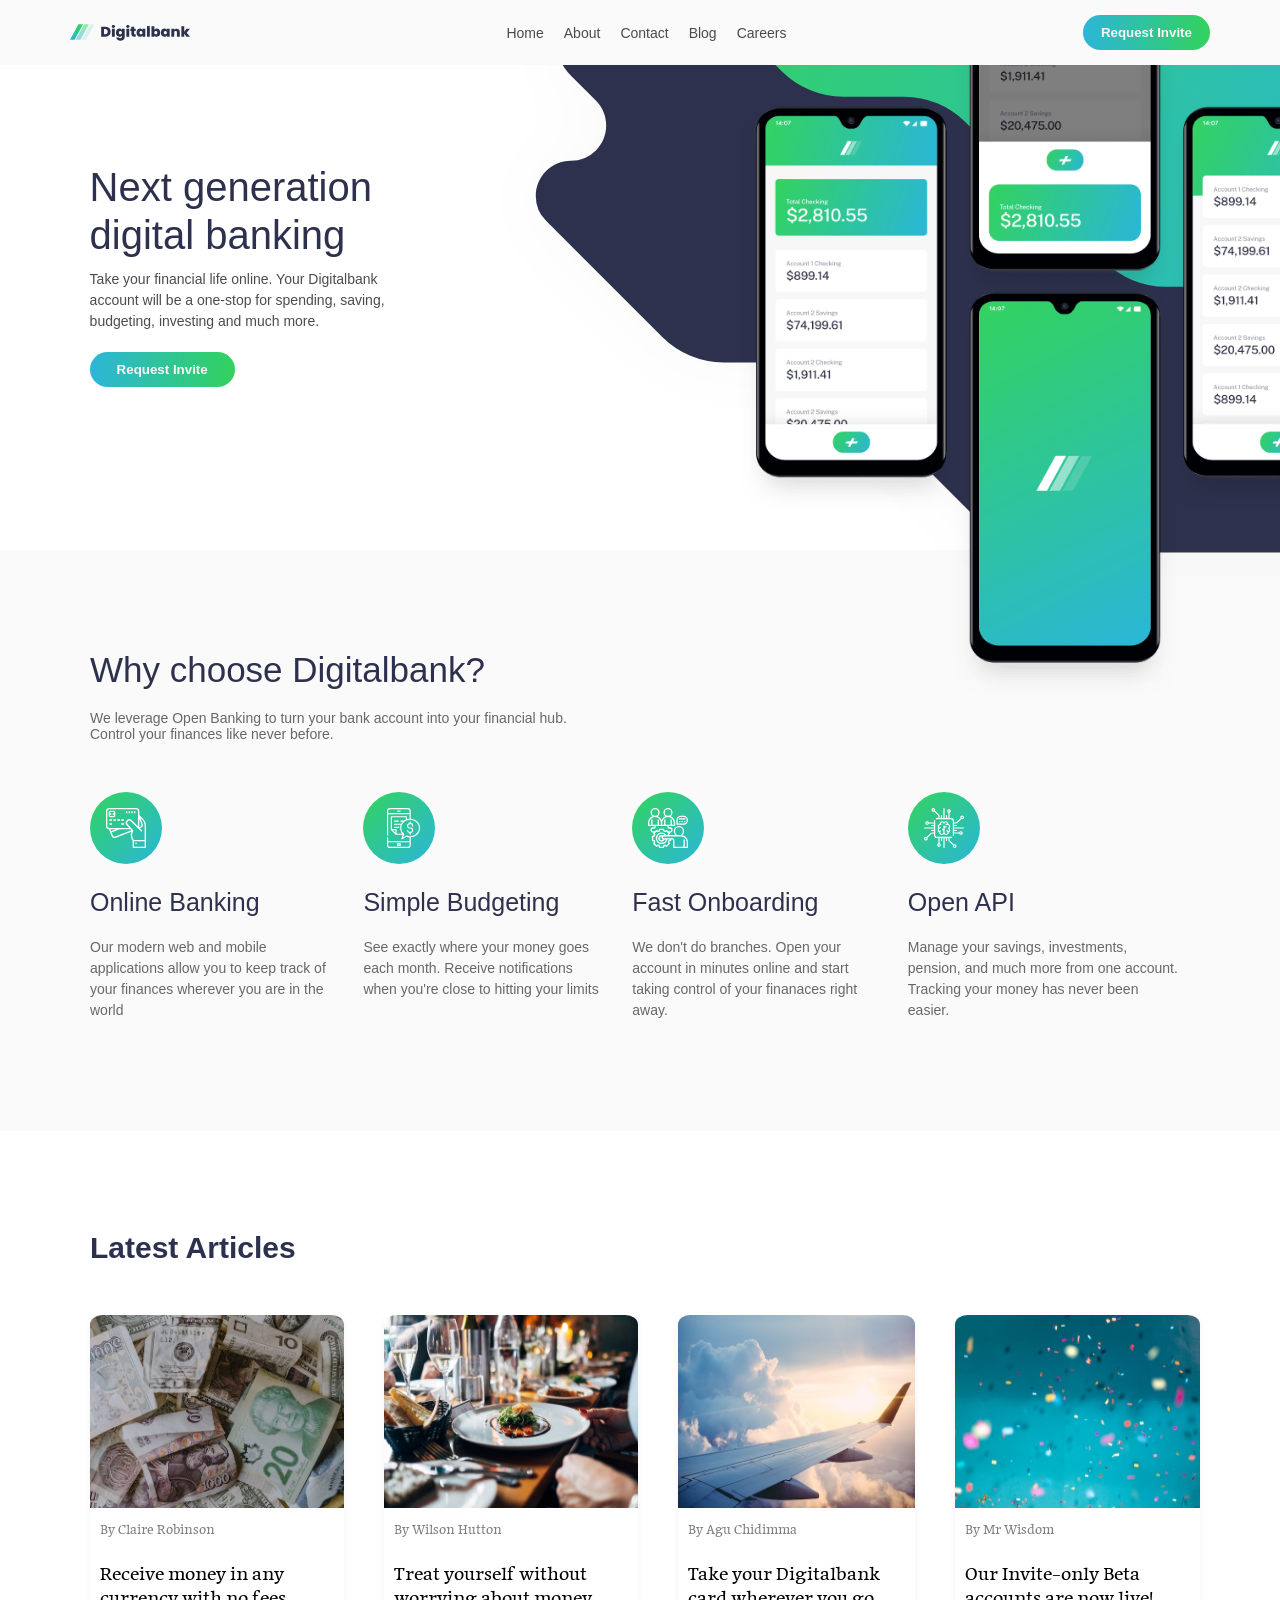
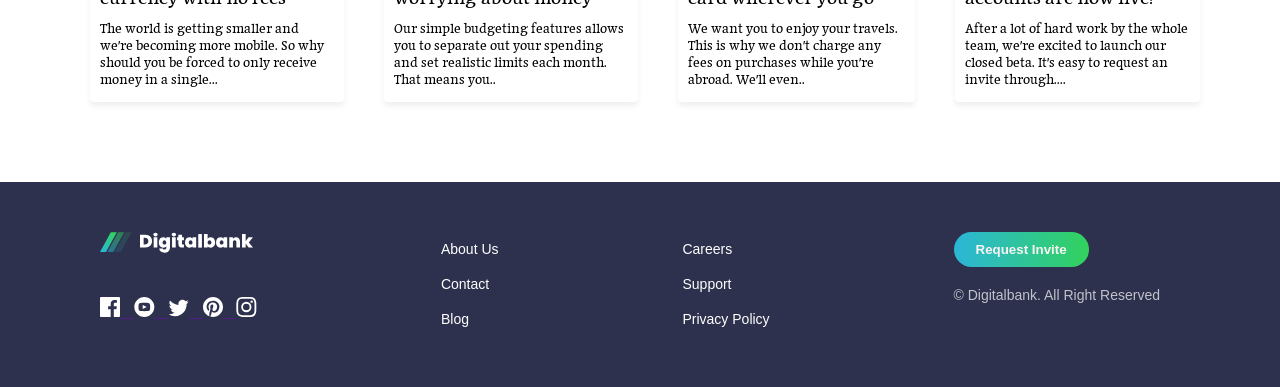
==== Digital.html @ 1d46ece9 "first commit" ====
<!doctype html>
<html lang="en">
  <head>
    <link rel="preconnect" href="https://fonts.googleapis.com" />
    <link rel="preconnect" href="https://fonts.gstatic.com" crossorigin />
    <link
      href="https://fonts.googleapis.com/css2?family=Maname&display=swap"
      rel="stylesheet"
    />
    <meta charset="UTF-8" />
    <meta name="viewport" content="width=device-width, initial-scale=1.0" />
    <title>DigitalBank</title>
    <link rel="stylesheet" href="css/Digital.css" />
  </head>
  <body>
    <div class="container">
      <input type="checkbox" id="toggle" />

      <label for="toggle" class="nav-toggle">
        <img src="assets/icon-menu.svg" alt="Menu" />
      </label>
      <div class="nav">
        <img src="assets/logo-dark.svg" alt="" />
        <ul class="nav-list">
          <li>Home</li>
          <li>About</li>
          <li>Contact</li>
          <li>Blog</li>
          <li>Careers</li>
        </ul>
        <button>Request Invite</button>
      </div>

      <div class="landing-page">
        <div class="landing-text">
          <h1>Next generation digital banking</h1>
          <p>
            Take your financial life online. Your Digitalbank account will be a
            one-stop for spending, saving, budgeting, investing and much more.
          </p>
          <button>Request Invite</button>
        </div>
        <div class="landing-img">
          <img class="mobile-img" src="assets/bg-intro-mobile.svg" alt="" />
          <img class="desktop-img" src="assets/bg-intro-desktop.svg" alt="" />
          <img class="img-phone" src="assets/image-mockups.png" alt="" />
        </div>
      </div>

      <div class="digitalbank">
        <div class="digital-text">
          <h1>Why choose Digitalbank?</h1>
          <p>
            We leverage Open Banking to turn your bank account into your
            financial hub. <br />
            Control your finances like never before.
          </p>
        </div>

        <div class="digitalbank-img">
          <div class="column-one">
            <img src="assets/icon-online.svg" alt="" />
            <h2>Online Banking</h2>
            <p>
              Our modern web and mobile applications allow you to keep track of
              your finances wherever you are in the world
            </p>
          </div>
          <div class="column-two">
            <img src="assets/icon-budgeting.svg" alt="" />
            <h2>Simple Budgeting</h2>
            <p>
              See exactly where your money goes each month. Receive
              notifications when you're close to hitting your limits
            </p>
          </div>
          <div class="column-three">
            <img src="assets/icon-onboarding.svg" alt="" />
            <h2>Fast Onboarding</h2>
            <p>
              We don't do branches. Open your account in minutes online and
              start taking control of your finanaces right away.
            </p>
          </div>
          <div class="column-four">
            <img src="assets/icon-api.svg" alt="" />
            <h2>Open API</h2>
            <p>
              Manage your savings, investments, pension, and much more from one
              account. Tracking your money has never been easier.
            </p>
          </div>
        </div>
      </div>

      <div class="digitalbank-article">
        <div class="article-text">
          <h1>Latest Articles</h1>
        </div>
        <div class="article-img"></div>
      </div>

      <div class="footer">
        <div class="footer-img">
          <img src="assets/logo-light.svg" alt="" />

          <div class="footer-social-media">
            <a href="">
              <img src="assets/icon-facebook.svg" alt="" />
            </a>
            <a href="">
              <img src="assets/icon-youtube.svg" alt="" />
            </a>
            <a href="">
              <img src="assets/icon-twitter.svg" alt="" />
            </a>
            <a href="">
              <img src="assets/icon-pinterest.svg" alt="" />
            </a>
            <a href="">
              <img src="assets/icon-instagram.svg" alt="" />
            </a>
          </div>
        </div>

        <div class="footer-text-one">
          <ul>
            <li>About Us</li>
            <li>Contact</li>
            <li>Blog</li>
          </ul>
        </div>

        <div class="footer-text-two">
          <ul>
            <li>Careers</li>
            <li>Support</li>
            <li>Privacy Policy</li>
          </ul>
        </div>
        <div class="footer-button">
          <button>Request Invite</button>
          <div class="footer-reserved">
            <a>&copy; Digitalbank. All Right Reserved</a>
          </div>
        </div>
      </div>
    </div>
  </body>
  <script src="Digital.js"></script>
</html>
---- css/Digital.css ----
* {
  padding: 0;
  margin: 0;
  box-sizing: border-box;
}
body {
  overflow-x: hidden;
  min-height: 100vh;
  font-size: 14px;
}

/* toggle */

#toggle {
  display: none;
}
.nav-toggle {
  display: none;
}

/* navbar */
.nav {
  display: flex;
  justify-content: space-between;
  background-color: hsl(0, 0%, 98%);
  padding: 15px 70px;
  position: fixed;
  width: 100%;
  top: 0;
  left: 0;
  z-index: 100;

}
.nav img {
  width: 120px;
}
.nav ul {
  list-style: none;
  display: flex;
  align-items: center;
}
.nav li {
  margin-left: 20px;
  font-family: "Public Sans", sans-serif;
  opacity: 0.7;
    cursor: pointer;
}
.nav li:hover{
color:rgb(69, 68, 68);

}

.nav button {
  background: linear-gradient(to right, hsl(192, 69%, 51%), hsl(136, 64%, 51%));
  color: rgb(250, 243, 243);
  border: none;
  outline: none;
  padding: 0 18px;
  height: 35px;
  border-radius: 20px;
  font-weight: 600;
    cursor: pointer;
}
.nav button:hover{
  background: linear-gradient(to right, hsl(136, 82%, 56%), hsl(192, 78%, 47%));
}

/* landing-page */

.landing-page {
  display: flex;
  align-items: center;
  justify-content: space-between;
  position: relative;
  gap: 50px;
  padding: 0 7%;
}

/* landing-page, text and button */
.landing-page .landing-text {
  position: relative;
  flex: 2;
  min-width: 0;
}

.landing-page .landing-text h1 {
  font-weight: 400;
  font-size: 40px;
  line-height: 1.2;
  color: hsl(233, 26%, 24%);
  font-family: "Franklin Gothic Medium", "Arial Narrow", Arial, serif;
}

.landing-page .landing-text p {
  opacity: 0.7;
  margin-top: 10px;
  line-height: 1.5;
  font-family: "Fraunces", sans-serif;
  font-size: 14px;
}

.landing-page .landing-text button {
  background: linear-gradient(to right, hsl(192, 69%, 51%), hsl(136, 64%, 51%));
  color: rgb(250, 243, 243);
  border: none;
  outline: none;
  padding: 0 27px;
  height: 35px;
  border-radius: 20px;
  font-weight: 600;
  margin-top: 20px;
    cursor: pointer;
}
.landing-text button:hover{
  background: linear-gradient(to right, hsl(136, 64%, 51%), hsl(192, 69%, 51%));

}

/* .landing-img */

.landing-page .landing-img {
  flex: 1 1 50%;
  position: relative;
  height: 550px;
  top: -100px;
}
.landing-page .mobile-img {
  display: none;
}
.landing-img .desktop-img {
  width: 1100px;
  position: absolute;
  top: -175px;
}
.landing-img .img-phone {
  position: absolute;
  right: -200px;
  width: 650px;
}
/* why choose digitalbank? */

.digitalbank {
  background-color: hsl(0, 0%, 98%);
  /* z-index: -100; */
  padding-top: 100px;
  padding-left: 90px;
  padding-bottom: 80px;
  padding-inline-end: 100px;
}

.digitalbank .digital-text h1 {
  font-weight: 400;
  font-size: 35px;
  color: hsl(233, 26%, 24%);
  font-family: "Segoe UI", Tahoma, Geneva, Verdana, sans-serif;
}
.digitalbank .digital-text p {
  margin-top: 20px;
  color: hsl(0deg 0% 0% / 58.9%);
  font-family: "DM Mono", sans-serif;
}

.digitalbank .digitalbank-img {
  display: flex;
  margin-top: 50px;
  gap: 30px;
}
.digitalbank-img h2 {
  font-weight: 100;
  font-size: 25px;
  margin-top: 20px;
  font-family: "Fraunces", sans-serif;
  color: hsl(233, 26%, 24%);
}
.digitalbank-img p {
  line-height: 1.5;
  padding-bottom: 30px;
  font-weight: 400;
  margin-top: 20px;
  font-family: "Segoe UI", Tahoma, Geneva, Verdana, sans-serif;
  color: hsl(0deg 0% 0% / 58.9%);
}

/* article */

.digitalbank-article {
  padding-top: 100px;
  padding-bottom: 80px;
  padding-left: 90px;
}
.article-text h1 {
  color: hsl(233, 26%, 24%);
  font-family: 200;
  font-size: 30px;
  font-family: "Franklin Gothic Medium", "Arial Narrow", Arial, serif;
}

.article-img {
  display: flex;
  padding-top: 50px;
  gap: 40px;
  padding-inline-end: 80px;
  cursor: pointer;
}
.article-img img {
  width: 100%;
  height: 50%;
  border-start-start-radius: 5%;
  border-start-end-radius: 5%;
}
.article-img a {
  font-family: "Maname", sans-serif;
  opacity: 0.5;
  /* margin-top: 20px; */
  padding: 6px 10px;
  line-height: 2;
}
.article-img h3 {
  font-family: "Maname", serif;
  font-weight: 200;
  font-size: 20px;
  margin-top: 10px;
  padding: 6px 10px;
}
.article-img p {
  padding: 6px 10px;
  padding-bottom: 20px;
  font-family: "Maname", serif;
}

.article-img .bottom-article {
  padding-bottom: 20px;
}

.article-img .article-money {
  box-shadow: 0 4px 5px rgba(185, 181, 181, 0.2);
  border-radius: 4px;
}
.article-money:hover{
   box-shadow: 0 4px 5px rgba(233, 235, 233, 0.913);
    transition: 0s ease-in-out;
    transform:scale(1.02);
}
.article-img .article-food {
  box-shadow: 0 4px 5px rgba(185, 181, 181, 0.2);
  border-radius: 4px;
}
.article-food:hover{
   box-shadow: 0 4px 5px rgba(233, 235, 233, 0.913);
    transition: 0s ease-in-out;
    transform:scale(1.02);
}
.article-img .article-air {
  box-shadow: 0 4px 5px rgba(185, 181, 181, 0.2);
  border-radius: 4px;
}
.article-air:hover{
   box-shadow: 0 4px 5px rgba(233, 235, 233, 0.913);
    transition: 0s ease-in-out;
    transform:scale(1.02);
}
.article-water {
  box-shadow: 0 4px 5px rgba(185, 181, 181, 0.2);
  border-radius: 4px;
}
.article-water:hover{
    box-shadow: 0 4px 5px rgba(233, 235, 233, 0.913);
    transition: 0s ease-in-out;
    transform:scale(1.02);
}
.footer {
  background-color: hsl(233, 26%, 24%);
  padding: 50px;
  padding-inline: 100px;
  display: flex;
  justify-content: space-between;
}
.footer .footer-social-media {
  margin-top: 40px;
  word-spacing: 10px;
    cursor: pointer;
}



.footer-text-one li {
  list-style: none;
  line-height: 35px;
  font-size: 14px;
  color: white;
    cursor: pointer;
  font-family:
    "Lucida Sans", "Lucida Sans Regular", "Lucida Grande",
    "Lucida Sans Unicode", Geneva, Verdana, sans-serif;
}

.footer-text-two li {
  list-style: none;
  line-height: 35px;
  font-size: 14px;
  color: white;
    cursor: pointer;
  font-family:
    "Lucida Sans", "Lucida Sans Regular", "Lucida Grande",
    "Lucida Sans Unicode", Geneva, Verdana, sans-serif;
}
.footer li:hover{
color:rgb(202, 201, 201);

}

.footer-button button {
  background: linear-gradient(to right, hsl(192, 69%, 51%), hsl(136, 64%, 51%));
  color: rgb(250, 243, 243);
  border: none;
  outline: none;
  padding: 0 22px;
    cursor: pointer;
  height: 35px;
  border-radius: 20px;
  font-weight: 600;
}
.footer-button button:hover{
  background: linear-gradient(to right, hsl(136, 64%, 51%), hsl(192, 69%, 51%));

}
.footer-button .footer-reserved {
  margin-top: 20px;
  margin-right: 20px;
  color: white;
  opacity: 0.7;
  font-family:
    "Lucida Sans", "Lucida Sans Regular", "Lucida Grande",
    "Lucida Sans Unicode", Geneva, Verdana, sans-serif;
}

@media (max-width: 786px) {
  /* navbar */
  .nav {
    padding: 19px;
    height: 65px;
    align-items: center;
  }
  /* .nav button:hover{
  background: linear-gradient(to right, hsl(136, 64%, 51%), hsl(192, 69%, 51%));

} */
  .nav-toggle {
    display: block;
    cursor: pointer;
    right: 20px;
    top: 20px;
    position: fixed;
    z-index: 1002;
  }
  .nav-toggle img {
    width: 20px;
    height: 20px;
  }

  .nav .nav-list {
    display: none;
  }
  .nav button {
    display: none;
  }
  #toggle:checked ~ .nav .nav-list {
    display: flex;
    flex-direction: column;
    align-items: center;
    position: fixed;
    top: 50px;
    left: 18px;
    right: 18px;
    gap: 25px;
    padding: 25px;
    background-color: hsl(0, 0%, 98%);
    z-index: 1001;
    box-shadow: 0 10px 30px rgba(0, 0, 0, 0.15);
  }
  /* #toggle:checked ~ .nav > button{
    display: block;
    position: fixed;
    top: 300px;
    left: 17px;
    right: 16px;
    margin: auto;
    z-index: 1002;
  } */

  .nav .nav-list li {
    list-style: none;
    margin-left: 0;
    font-family:
      "Gill Sans", "Gill Sans MT", Calibri, "Trebuchet MS", sans-serif;
  }

  /* .landing-page */

  .landing-page {
    flex-direction: column;
    top: 50px;
  }
  .landing-page .desktop-img {
    display: none;
  }
  .landing-page .mobile-img {
    display: block;
    width: 100vw;
  }
  .landing-page .landing-text {
    order: 2;
    top: -150px;
    padding: 0 20px;
  }
  .landing-page .landing-img {
    order: 1;
  }

  .landing-img .img-phone {
    width: 80%;
    right: 50px;
    top: 3px;
  }

  .landing-page .landing-text h1 {
    font-family: "Segoe UI", Tahoma, Geneva, Verdana, sans-serif;
  }
  .landing-page .landing-text p {
    opacity: 0.7;
  }

  .landing-text button {
    margin: 20px auto;
    display: block;
  }
  .landing-text button:hover{
  background: linear-gradient(to right, hsl(136, 64%, 51%), hsl(192, 69%, 51%));

}

  /* why choose digitalBank */
  .digitalbank {
    padding: 0;
    padding: 70px 24px 50px;
    margin: 0;
  }
  .digitalbank .digital-text {
    text-align: center;
  }
  .digitalbank .digital-text br {
    display: none;
  }

  .digitalbank .digitalbank-img {
    flex-direction: column;
  }

  .digitalbank-img img {
    margin: 20px auto;
    display: block;
  }
  .digitalbank-img h2 {
    text-align: center;
  }
  .digitalbank-img p {
    text-align: center;
  }

  /* article */

  .digitalbank-article {
    padding: 40px 20px !important;
  }

  .digitalbank-article .article-text {
    text-align: center;
  }

  .digitalbank-article .article-img {
    display: block;
    margin: 30px 0 0;
    padding: 0;
  }

  .digitalbank-article .article-money,
  .digitalbank-article .article-food,
  .digitalbank-article .article-air,
  .digitalbank-article .article-water {
    display: block;
    width: 100%;
    max-width: 100%;
    margin: 0 0 24px;
    padding: 0;
  }



  .digitalbank-article .article-img img {
    display: block;
    height: 180px;
  }

  .digitalbank-article .article-img a {
    padding: 12px 16px 0;
    margin: 0;
    display: block;
  }
  .digitalbank-article .article-img p {
    padding: 12px 16px 30px;
    margin: 0;
    font-size: 15px;
    font-weight: 400;
    line-height: 1.5;
    opacity: 0.7;
  }

  .digitalbank-article .article-img h3 {
    padding: 12px 16px 0;
    margin: 0;
    font-size: 20px;
    font-weight: 400;
    line-height: 1.3;
    color: hsl(233, 26%, 24%);
  }

  /* footer */

  .footer {
    flex-direction: column;
    text-align: center;
    padding: 40px 20px 30px;
  }
  .footer button:hover{
  background: linear-gradient(to right, hsl(136, 64%, 51%), hsl(192, 69%, 51%));

}
  .footer-img {
    width: 100%;
    margin: 0 0 35px;
  }
  .footer li {
    font-size: 18px;
  }
  .footer-button button {
    margin: 25px auto 0;
    font-size: 15px;
  }
}
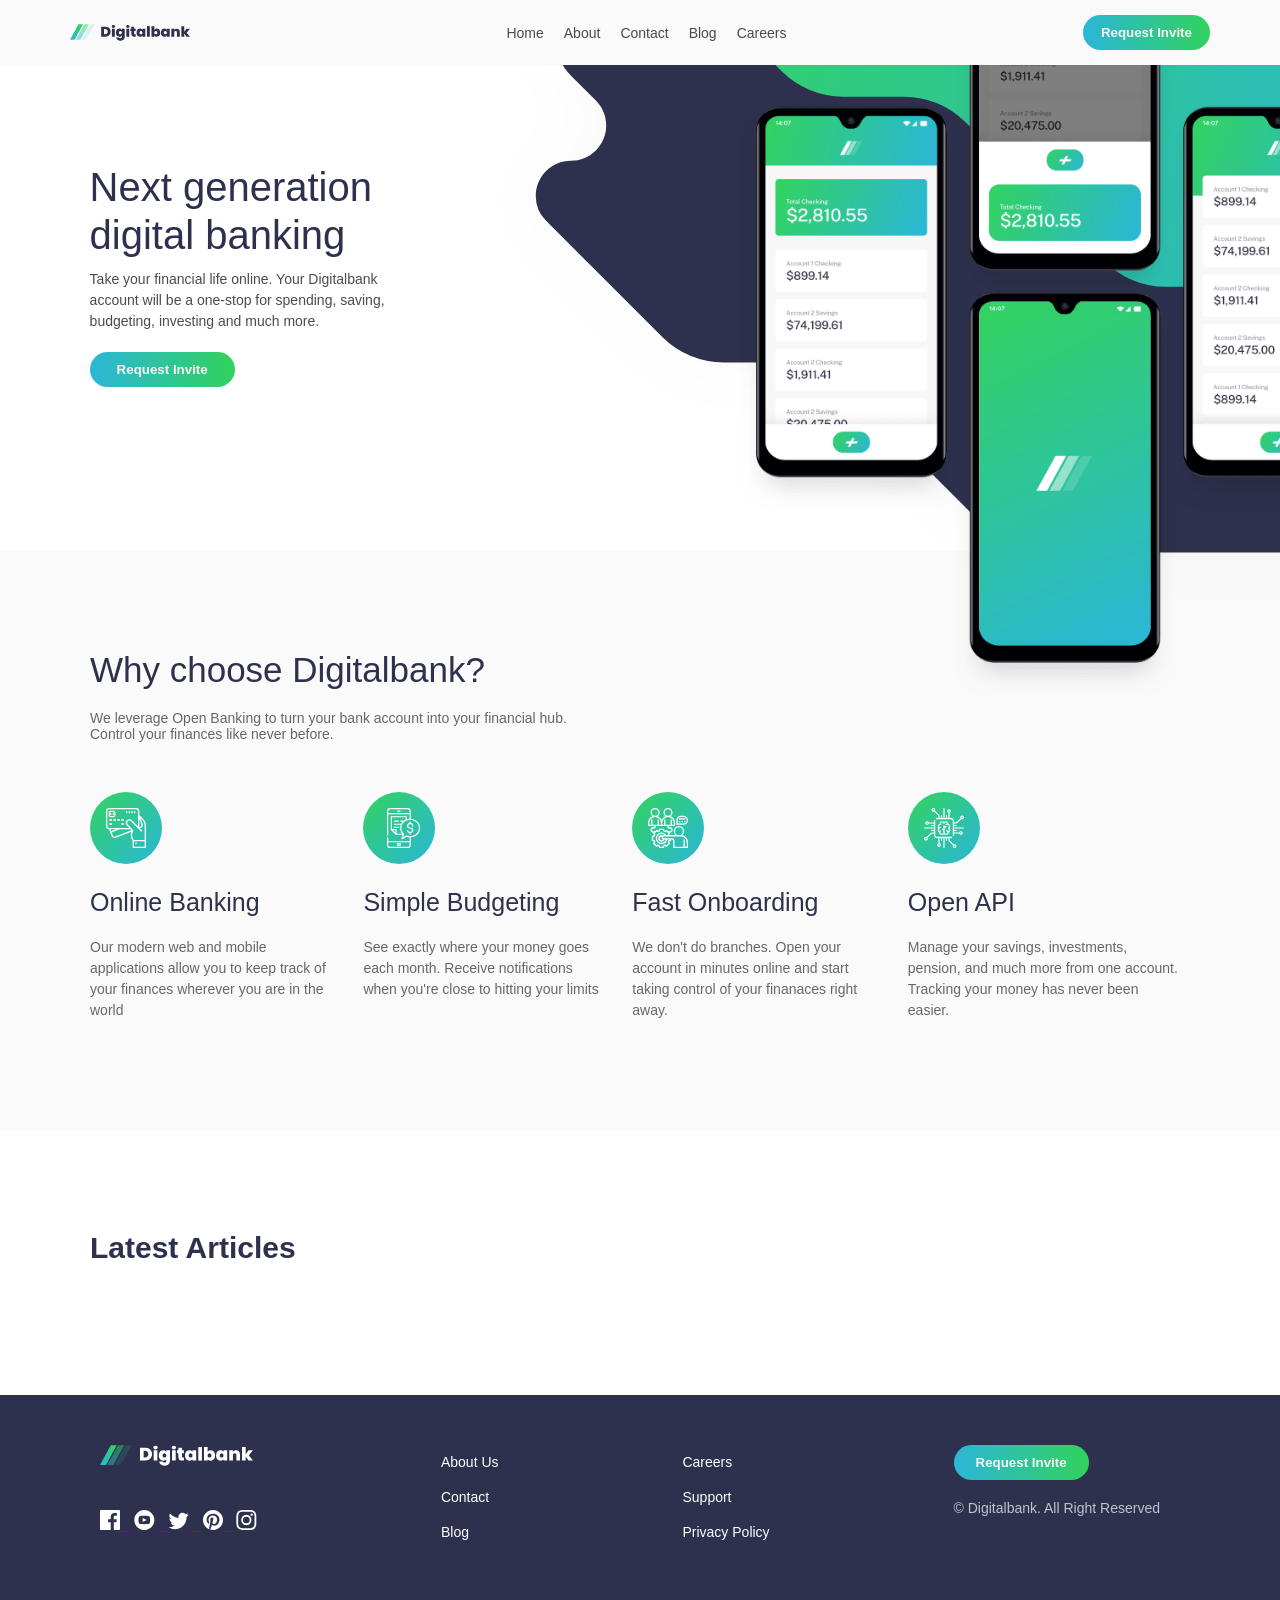
==== commit b9dedc55: "done" ====
--- a/Digital.html
+++ b/Digital.html
@@ -147,5 +147,5 @@
       </div>
     </div>
   </body>
-  <script src="Digital.js"></script>
+  <script src="digital.js"></script>
 </html>
